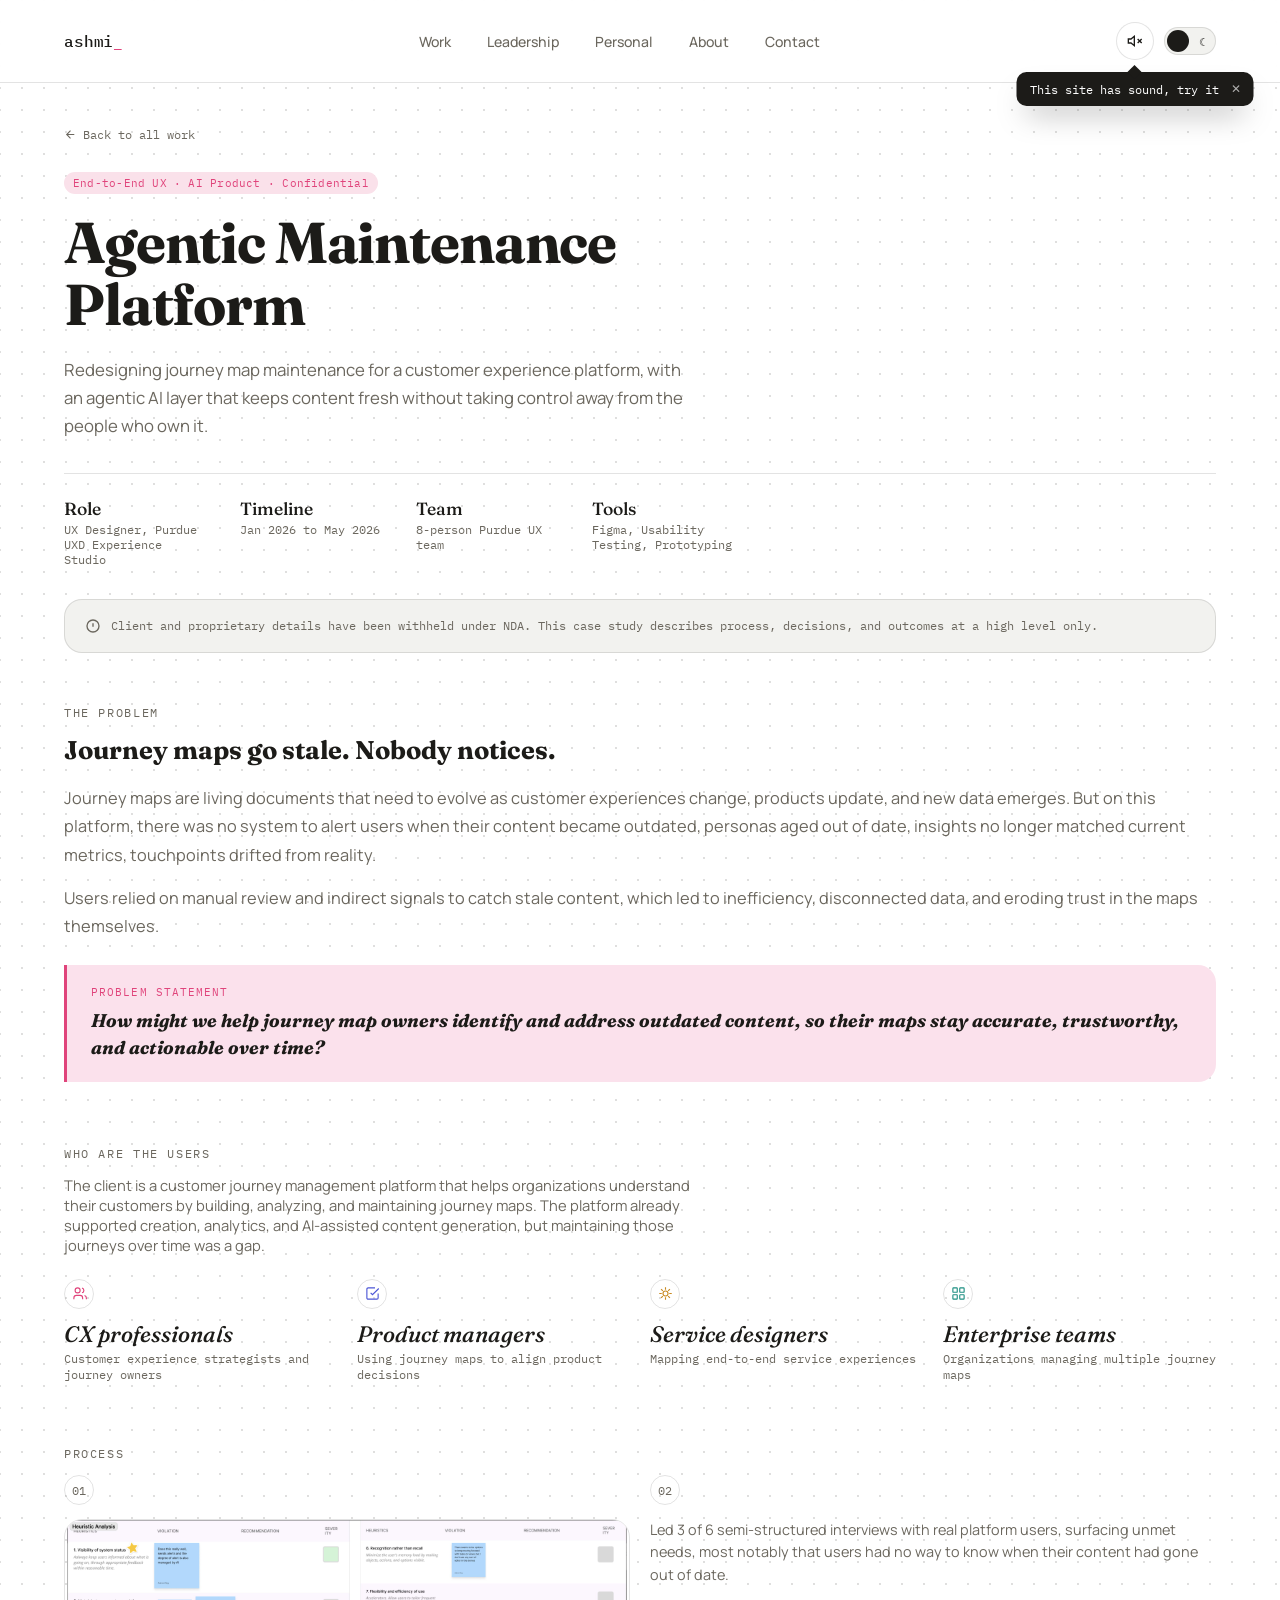
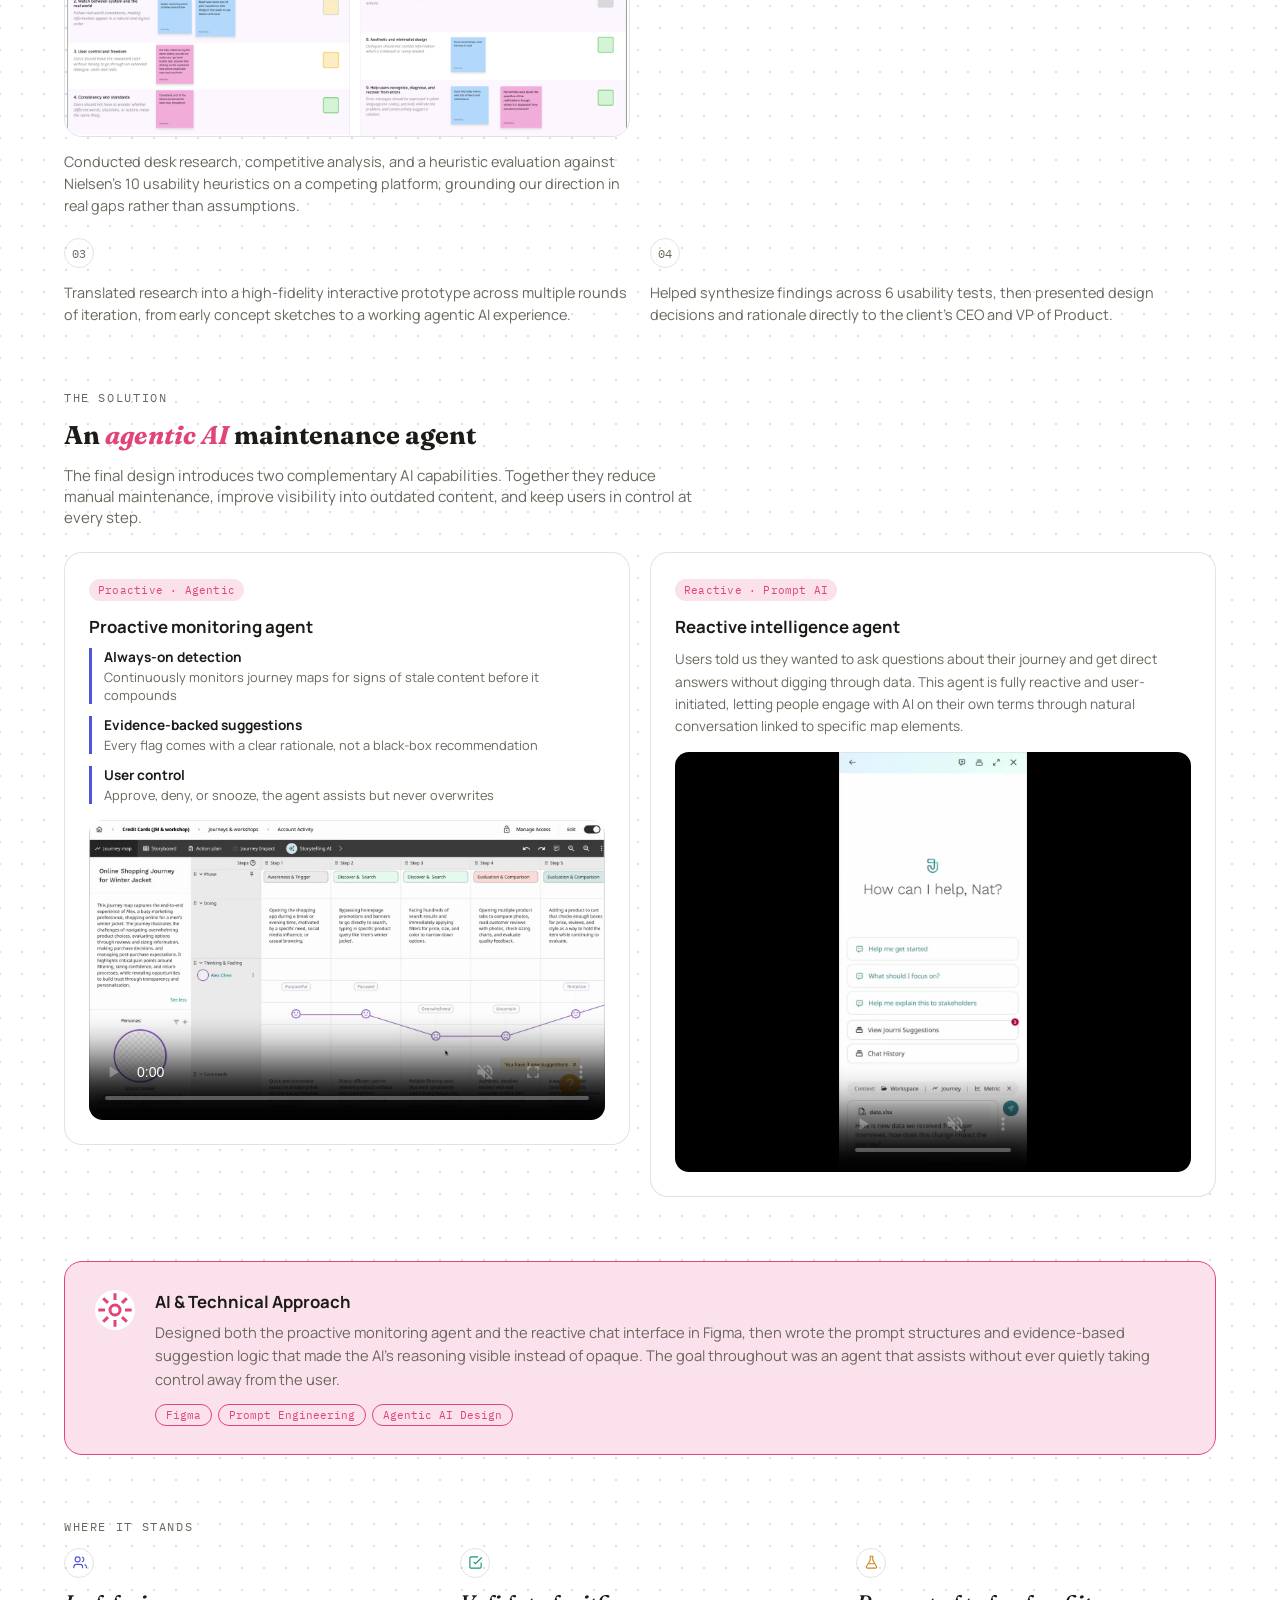
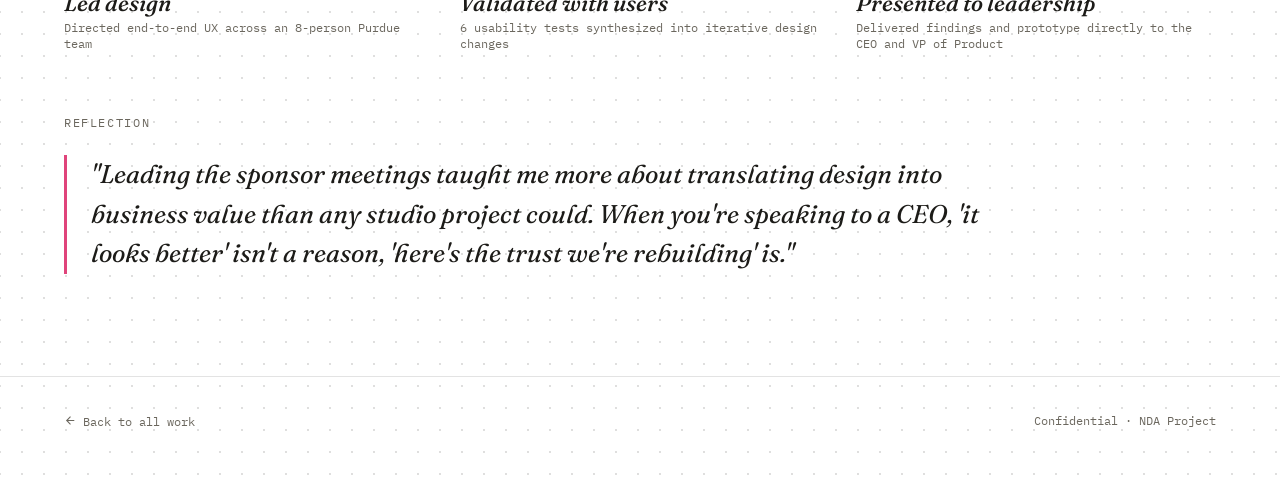
==== projects/agentic-ai.html @ 882b9fed "Add files via upload" ====
<!DOCTYPE html>
<html lang="en">
<head>
<meta charset="UTF-8">
<meta name="viewport" content="width=device-width, initial-scale=1.0">
<title>Agentic Maintenance Platform · ashmi.design</title>
<link rel="stylesheet" href="../assets/styles.css">
</head>
<body data-theme="light">
<script>
(function(){
  try{
    var saved = localStorage.getItem('theme');
    if(saved === 'dark'){ document.body.setAttribute('data-theme', 'dark'); }
  }catch(e){}
})();
</script>

<div id="pulse"></div>

<header>
  <a class="wordmark" href="../index.html" style="text-decoration:none; color:var(--ink);">ashmi<span class="cursor">_</span></a>
  <nav>
    <a href="../index.html#work" data-hover>Work</a>
    <a href="../index.html#leadership" data-hover>Leadership</a>
    <a href="../index.html#personal" data-hover>Personal</a>
    <a href="../index.html#about" data-hover>About</a>
    <a href="../index.html#contact" data-hover>Contact</a>
  </nav>
  <div class="controls">
    <div class="sound-btn-wrap">
      <button class="icon-btn" id="soundToggle" title="Toggle sound" aria-pressed="false">
        <svg id="soundIconOn" viewBox="0 0 24 24" fill="none" stroke="currentColor" stroke-width="2" style="display:none">
          <path d="M11 5 6 9H2v6h4l5 4V5Z"/><path d="M15.5 8.5a5 5 0 0 1 0 7"/><path d="M19 5a10 10 0 0 1 0 14"/>
        </svg>
        <svg id="soundIconOff" viewBox="0 0 24 24" fill="none" stroke="currentColor" stroke-width="2">
          <path d="M11 5 6 9H2v6h4l5 4V5Z"/><line x1="22" y1="9" x2="16" y2="15"/><line x1="16" y1="9" x2="22" y2="15"/>
        </svg>
      </button>
      <div class="sound-popup" id="soundPopup">
        This site has sound, try it
        <button id="soundPopupClose" aria-label="Dismiss">✕</button>
      </div>
    </div>
    <div class="switch" id="themeSwitch" role="button" aria-label="Toggle dark mode">
      <span class="glyph sun">☀</span><span class="glyph moon">☾</span>
      <div class="knob"></div>
    </div>
  </div>
</header>

<section class="cs-hero">
  <a class="cs-back" href="../index.html#work">
    <svg viewBox="0 0 24 24" fill="none" stroke="currentColor" stroke-width="2"><path d="M19 12H5M12 19l-7-7 7-7"/></svg>
    Back to all work
  </a>
  <span class="tag">End-to-End UX · AI Product · Confidential</span>
  <h1 class="cs-title" style="text-align:left; margin-left:0;">Agentic Maintenance Platform</h1>
  <p class="cs-subtitle">Redesigning journey map maintenance for a customer experience platform, with
  an agentic AI layer that keeps content fresh without taking control away from the people who own it.</p>

  <div class="cs-meta">
    <div class="cs-meta-item"><b>Role</b>UX Designer, Purdue UXD Experience Studio</div>
    <div class="cs-meta-item"><b>Timeline</b>Jan 2026 to May 2026</div>
    <div class="cs-meta-item"><b>Team</b>8-person Purdue UX team</div>
    <div class="cs-meta-item"><b>Tools</b>Figma, Usability Testing, Prototyping</div>
  </div>
</section>

<div style="margin:0 clamp(20px,5vw,64px) 44px; padding:16px 20px; border:1px solid var(--line); border-radius:var(--radius); background:var(--surface-2); display:flex; gap:10px; align-items:flex-start;">
  <svg viewBox="0 0 24 24" width="16" height="16" fill="none" stroke="var(--ink-soft)" stroke-width="2" style="flex-shrink:0; margin-top:2px;"><circle cx="12" cy="12" r="9"/><path d="M12 8v5M12 16h.01"/></svg>
  <p style="font-family:'IBM Plex Mono', monospace; font-size:.76rem; color:var(--ink-soft); line-height:1.6; margin:0;">
    Client and proprietary details have been withheld under NDA. This case study describes process,
    decisions, and outcomes at a high level only.
  </p>
</div>

<section class="cs-section cs-overview">
  <div class="cs-section-label">The problem</div>
  <h2 style="font-family:'Fraunces', serif; font-weight:700; font-size:1.6rem; margin:0 0 18px;">Journey maps go stale. Nobody notices.</h2>
  <p>Journey maps are living documents that need to evolve as customer experiences change, products
  update, and new data emerges. But on this platform, there was no system to alert users when their
  content became outdated, personas aged out of date, insights no longer matched current metrics,
  touchpoints drifted from reality.</p>
  <p>Users relied on manual review and indirect signals to catch stale content, which led to
  inefficiency, disconnected data, and eroding trust in the maps themselves.</p>

  <div style="border-left:3px solid var(--accent); background:var(--accent-soft); border-radius:0 var(--radius) var(--radius) 0; padding:20px 24px; margin-top:24px;">
    <div style="font-family:'IBM Plex Mono', monospace; font-size:.68rem; letter-spacing:.1em; text-transform:uppercase; color:var(--accent); margin-bottom:8px;">Problem statement</div>
    <p style="font-family:'Fraunces', serif; font-weight:700; font-style:italic; font-size:1.15rem; color:var(--ink); margin:0; line-height:1.5; max-width:none;">
      How might we help journey map owners identify and address outdated content, so their maps stay
      accurate, trustworthy, and actionable over time?
    </p>
  </div>
</section>

<section class="cs-section">
  <div class="cs-section-label">Who are the users</div>
  <p style="color:var(--ink-soft); font-size:.92rem; max-width:70ch; margin:0 0 24px;">
    The client is a customer journey management platform that helps organizations understand their
    customers by building, analyzing, and maintaining journey maps. The platform already supported
    creation, analytics, and AI-assisted content generation, but maintaining those journeys over time
    was a gap.
  </p>
  <div class="cs-outcome-grid cs-outcome-4col">
    <div class="credential" style="--credential-accent: var(--accent);">
      <div class="credential-icon">
        <svg viewBox="0 0 24 24" fill="none" stroke="currentColor" stroke-width="1.8"><path d="M17 21v-2a4 4 0 0 0-4-4H7a4 4 0 0 0-4 4v2"/><circle cx="9" cy="7" r="4"/><path d="M23 21v-2a4 4 0 0 0-3-3.87"/><path d="M16 3.13a4 4 0 0 1 0 7.75"/></svg>
      </div>
      <b>CX professionals</b>Customer experience strategists and journey owners
    </div>
    <div class="credential" style="--credential-accent: var(--c1);">
      <div class="credential-icon">
        <svg viewBox="0 0 24 24" fill="none" stroke="currentColor" stroke-width="1.8"><path d="M9 11l3 3L22 4"/><path d="M21 12v7a2 2 0 0 1-2 2H5a2 2 0 0 1-2-2V5a2 2 0 0 1 2-2h11"/></svg>
      </div>
      <b>Product managers</b>Using journey maps to align product decisions
    </div>
    <div class="credential" style="--credential-accent: var(--c3);">
      <div class="credential-icon">
        <svg viewBox="0 0 24 24" fill="none" stroke="currentColor" stroke-width="1.8"><circle cx="12" cy="12" r="4"/><path d="M12 2v4M12 18v4M4.93 4.93l2.83 2.83M16.24 16.24l2.83 2.83M2 12h4M18 12h4M4.93 19.07l2.83-2.83M16.24 7.76l2.83-2.83"/></svg>
      </div>
      <b>Service designers</b>Mapping end-to-end service experiences
    </div>
    <div class="credential" style="--credential-accent: var(--c4);">
      <div class="credential-icon">
        <svg viewBox="0 0 24 24" fill="none" stroke="currentColor" stroke-width="1.8"><rect x="3" y="3" width="7" height="7" rx="1"/><rect x="14" y="3" width="7" height="7" rx="1"/><rect x="3" y="14" width="7" height="7" rx="1"/><rect x="14" y="14" width="7" height="7" rx="1"/></svg>
      </div>
      <b>Enterprise teams</b>Organizations managing multiple journey maps
    </div>
  </div>
</section>

<section class="cs-section">
  <div class="cs-section-label">Process</div>
  <div class="cs-process-grid">
    <div class="cs-step">
      <div class="cs-step-num">01</div>
      <div style="border-radius:var(--radius); overflow:hidden; aspect-ratio:3120/1200; border:1px solid var(--line);">
        <img src="../assets/img/heuristic-jt.jpg" alt="Heuristic analysis matrix evaluating a competing platform against Nielsen's 10 usability heuristics, with severity ratings and recommendations" style="width:100%; height:100%; object-fit:contain; display:block;">
      </div>
      <p>Conducted desk research, competitive analysis, and a heuristic evaluation against Nielsen's
      10 usability heuristics on a competing platform, grounding our direction in real gaps rather
      than assumptions.</p>
    </div>
    <div class="cs-step">
      <div class="cs-step-num">02</div>
      <p>Led 3 of 6 semi-structured interviews with real platform users, surfacing unmet needs, most
      notably that users had no way to know when their content had gone out of date.</p>
    </div>
    <div class="cs-step">
      <div class="cs-step-num">03</div>
      <p>Translated research into a high-fidelity interactive prototype across multiple rounds of
      iteration, from early concept sketches to a working agentic AI experience.</p>
    </div>
    <div class="cs-step">
      <div class="cs-step-num">04</div>
      <p>Helped synthesize findings across 6 usability tests, then presented design decisions and
      rationale directly to the client's CEO and VP of Product.</p>
    </div>
  </div>
</section>

<section class="cs-section">
  <div class="cs-section-label">The solution</div>
  <h2 style="font-family:'Fraunces', serif; font-weight:700; font-size:1.6rem; margin:0 0 14px;">An <em style="color:var(--accent); font-style:italic;">agentic AI</em> maintenance agent</h2>
  <p style="color:var(--ink-soft); font-size:.94rem; max-width:70ch; margin:0 0 24px;">
    The final design introduces two complementary AI capabilities. Together they reduce manual
    maintenance, improve visibility into outdated content, and keep users in control at every step.
  </p>

  <div style="display:grid; grid-template-columns:1fr 1fr; gap:20px; align-items:start;">
    <div style="border:1px solid var(--line); border-radius:var(--radius); background:var(--surface); padding:24px;">
      <span class="tag" style="margin-bottom:14px; display:inline-block;">Proactive · Agentic</span>
      <h3 style="font-family:'Manrope', sans-serif; font-weight:700; font-size:1.05rem; margin:0 0 10px;">Proactive monitoring agent</h3>
      <div style="display:flex; flex-direction:column; gap:12px; margin-bottom:16px;">
        <div style="border-left:3px solid var(--c1); padding-left:12px;">
          <div style="font-family:'Manrope', sans-serif; font-weight:700; font-size:.85rem; color:var(--ink);">Always-on detection</div>
          <div style="font-family:'Manrope', sans-serif; font-size:.8rem; color:var(--ink-soft); margin-top:2px;">Continuously monitors journey maps for signs of stale content before it compounds</div>
        </div>
        <div style="border-left:3px solid var(--c1); padding-left:12px;">
          <div style="font-family:'Manrope', sans-serif; font-weight:700; font-size:.85rem; color:var(--ink);">Evidence-backed suggestions</div>
          <div style="font-family:'Manrope', sans-serif; font-size:.8rem; color:var(--ink-soft); margin-top:2px;">Every flag comes with a clear rationale, not a black-box recommendation</div>
        </div>
        <div style="border-left:3px solid var(--c1); padding-left:12px;">
          <div style="font-family:'Manrope', sans-serif; font-weight:700; font-size:.85rem; color:var(--ink);">User control</div>
          <div style="font-family:'Manrope', sans-serif; font-size:.8rem; color:var(--ink-soft); margin-top:2px;">Approve, deny, or snooze, the agent assists but never overwrites</div>
        </div>
      </div>
      <div style="border-radius:calc(var(--radius) - 4px); overflow:hidden; aspect-ratio:1490/866; background:#000;">
        <video style="width:100%; height:100%; object-fit:cover; display:block;"
          src="../assets/video/jt-ai-suggestions.mp4"
          poster="../assets/img/jt-ai-suggestions-poster.jpg"
          controls muted playsinline preload="metadata"></video>
      </div>
    </div>

    <div style="border:1px solid var(--line); border-radius:var(--radius); background:var(--surface); padding:24px;">
      <span class="tag" style="margin-bottom:14px; display:inline-block;">Reactive · Prompt AI</span>
      <h3 style="font-family:'Manrope', sans-serif; font-weight:700; font-size:1.05rem; margin:0 0 10px;">Reactive intelligence agent</h3>
      <p style="color:var(--ink-soft); font-size:.85rem; line-height:1.65; margin:0 0 14px;">
        Users told us they wanted to ask questions about their journey and get direct answers without
        digging through data. This agent is fully reactive and user-initiated, letting people engage
        with AI on their own terms through natural conversation linked to specific map elements.
      </p>
      <div style="border-radius:calc(var(--radius) - 4px); overflow:hidden; max-height:420px; background:#000; display:flex; justify-content:center;">
        <video style="height:420px; width:auto; max-width:100%; object-fit:contain; display:block;"
          src="../assets/video/jt-ai-agent.mp4"
          poster="../assets/img/jt-ai-agent-poster.jpg"
          controls muted playsinline preload="metadata"></video>
      </div>
    </div>
  </div>
</section>

<section class="cs-section">
  <div class="cs-ai-callout">
    <div class="icon">
      <svg viewBox="0 0 24 24" fill="none" stroke="currentColor" stroke-width="1.8"><path d="M12 2v4M12 18v4M4.93 4.93l2.83 2.83M16.24 16.24l2.83 2.83M2 12h4M18 12h4M4.93 19.07l2.83-2.83M16.24 7.76l2.83-2.83"/><circle cx="12" cy="12" r="3"/></svg>
    </div>
    <div>
      <h3>AI & Technical Approach</h3>
      <p>Designed both the proactive monitoring agent and the reactive chat interface in Figma, then
      wrote the prompt structures and evidence-based suggestion logic that made the AI's reasoning
      visible instead of opaque. The goal throughout was an agent that assists without ever quietly
      taking control away from the user.</p>
      <div class="ai-tags">
        <span>Figma</span>
        <span>Prompt Engineering</span>
        <span>Agentic AI Design</span>
      </div>
    </div>
  </div>
</section>

<section class="cs-section">
  <div class="cs-section-label">Where it stands</div>
  <div class="cs-outcome-grid">
    <div class="credential" style="--credential-accent: var(--c1);">
      <div class="credential-icon">
        <svg viewBox="0 0 24 24" fill="none" stroke="currentColor" stroke-width="1.8"><path d="M17 21v-2a4 4 0 0 0-4-4H7a4 4 0 0 0-4 4v2"/><circle cx="9" cy="7" r="4"/><path d="M23 21v-2a4 4 0 0 0-3-3.87"/><path d="M16 3.13a4 4 0 0 1 0 7.75"/></svg>
      </div>
      <b>Led design</b>Directed end-to-end UX across an 8-person Purdue team
    </div>
    <div class="credential" style="--credential-accent: var(--c4);">
      <div class="credential-icon">
        <svg viewBox="0 0 24 24" fill="none" stroke="currentColor" stroke-width="1.8"><path d="M9 11l3 3L22 4"/><path d="M21 12v7a2 2 0 0 1-2 2H5a2 2 0 0 1-2-2V5a2 2 0 0 1 2-2h11"/></svg>
      </div>
      <b>Validated with users</b>6 usability tests synthesized into iterative design changes
    </div>
    <div class="credential" style="--credential-accent: var(--c3);">
      <div class="credential-icon">
        <svg viewBox="0 0 24 24" fill="none" stroke="currentColor" stroke-width="1.8"><path d="M9 2h6M10 2v6l-5.5 9.5A2 2 0 0 0 6.2 21h11.6a2 2 0 0 0 1.7-3.5L14 8V2"/><path d="M7.5 14h9"/></svg>
      </div>
      <b>Presented to leadership</b>Delivered findings and prototype directly to the CEO and VP of Product
    </div>
  </div>
</section>

<section class="cs-section">
  <div class="cs-section-label">Reflection</div>
  <p class="cs-reflection">"Leading the sponsor meetings taught me more about translating design into
  business value than any studio project could. When you're speaking to a CEO, 'it looks better'
  isn't a reason, 'here's the trust we're rebuilding' is."</p>
</section>

<div class="cs-footer-nav">
  <a href="../index.html#work">
    <svg viewBox="0 0 24 24" width="13" height="13" fill="none" stroke="currentColor" stroke-width="2"><path d="M19 12H5M12 19l-7-7 7-7"/></svg>
    Back to all work
  </a>
  <span style="font-family:'IBM Plex Mono', monospace; font-size:.75rem; color:var(--ink-soft);">Confidential · NDA Project</span>
</div>

<script src="../assets/script.js"></script>
<script>
document.querySelectorAll('.cs-back, .cs-footer-nav a').forEach(link=>{
  link.addEventListener('click', ()=> tone(329.63, 0.16, 'sine', 0.035, 0, { glide:true }));
});

document.querySelectorAll('.cs-outcome-4col .credential').forEach((el, i)=>{
  const notes = [349.23, 392.00, 440.00, 493.88];
  el.addEventListener('mouseenter', ()=> tone(notes[i % notes.length], 0.18, 'sine', 0.03, 0, { glide:true }));
});

document.querySelectorAll('.cs-outcome-grid:not(.cs-outcome-4col) .credential').forEach((el, i)=>{
  const notes = [392.00, 440.00, 523.25];
  el.addEventListener('mouseenter', ()=> tone(notes[i % notes.length], 0.18, 'sine', 0.03, 0, { glide:true }));
});

document.querySelectorAll('video').forEach((v, i)=>{
  let played = false;
  v.addEventListener('play', ()=>{
    if(played) return;
    played = true;
    tone(440, 0.14, 'sine', 0.035, 0, { glide:true });
    tone(587.33, 0.18, 'sine', 0.028, 0.06);
  });
});
</script>
</body>
</html>
---- assets/styles.css ----
@import url('https://fonts.googleapis.com/css2?family=Fraunces:ital,wght@0,300;0,400;0,500;0,700;0,800;1,400&family=Manrope:wght@400;500;600;700;800&family=IBM+Plex+Mono:wght@400;500&display=swap');

  :root{
    --bg: #FFFFFF;
    --surface: #FFFFFF;
    --surface-2: #F2F2EF;
    --ink: #1C1B18;
    --ink-soft: #6B675E;
    --line: rgba(28,27,24,0.12);
    --accent: #E0447B;
    --accent-soft: #FBE1EC;
    --sage: #7C9271;
    --dot: rgba(28,27,24,0.14);
    --radius: 18px;
    --ease: cubic-bezier(.16,.84,.44,1);
    --c1: #4C56D6;
    --c2: #D6455F;
    --c3: #C98A22;
    --c4: #1E8F82;
  }
  [data-theme="dark"]{
    --bg: #111217;
    --surface: #191B21;
    --surface-2: #20222A;
    --ink: #ECE9DF;
    --ink-soft: #9B968A;
    --line: rgba(236,233,223,0.12);
    --accent: #FF7FB0;
    --accent-soft: #3A2432;
    --sage: #9BB58C;
    --dot: rgba(236,233,223,0.14);
    --c1: #8C97FF;
    --c2: #FF8DA1;
    --c3: #F0B840;
    --c4: #52D9C6;
  }

  *{ box-sizing:border-box; }
  html{ scroll-behavior:smooth; }
  body{
    margin:0;
    background-color:var(--bg);
    background-image: radial-gradient(circle, var(--dot) 1px, transparent 1px);
    background-size: 22px 22px;
    background-position: -11px -11px;
    color:var(--ink);
    font-family:'Manrope', sans-serif;
    transition: background-color .5s var(--ease), color .5s var(--ease);
    overflow-x:hidden;
    cursor:default;
  }
  ::selection{ background:var(--accent); color:var(--bg); }

  .eyebrow{
    font-family:'IBM Plex Mono', monospace;
    font-size:.72rem;
    letter-spacing:.14em;
    text-transform:uppercase;
    color:var(--ink-soft);
  }

  /* ---------- cursor pulse ---------- */
  #pulse{
    position:fixed; top:0; left:0; width:26px; height:26px;
    border-radius:50%;
    border:1.5px solid var(--accent);
    pointer-events:none;
    transform:translate(-50%,-50%);
    z-index:999;
    transition: width .25s var(--ease), height .25s var(--ease), opacity .3s, border-color .5s;
    opacity:0;
  }
  #pulse.show{ opacity:.9; }
  #pulse.big{ width:64px; height:64px; }
  #pulse::after{
    content:'';
    position:absolute; inset:8px;
    border-radius:50%;
    background:var(--accent);
    opacity:.15;
    transition: opacity .3s var(--ease), inset .3s var(--ease);
  }
  #pulse.big::after{ opacity:.4; inset:22px; }

  /* ---------- header ---------- */
  header{
    position:sticky; top:0; z-index:50;
    display:flex; align-items:center; justify-content:space-between;
    padding: 22px clamp(20px,5vw,64px);
    backdrop-filter: blur(10px);
    background: color-mix(in srgb, var(--bg) 92%, transparent);
    border-bottom: 1px solid var(--line);
  }
  .wordmark{
    font-family:'IBM Plex Mono', monospace;
    font-weight:500;
    font-size:1rem;
    letter-spacing:-.01em;
  }
  .wordmark .cursor{
    color:var(--accent);
    animation: blink 1.1s steps(1) infinite;
  }
  @keyframes blink{ 50%{ opacity:0; } }

  nav{ display:flex; gap:clamp(18px,3vw,36px); align-items:center; }
  nav a{
    color:var(--ink-soft); text-decoration:none; font-size:.88rem; font-weight:500;
    position:relative; padding:4px 0;
  }
  nav a::after{
    content:''; position:absolute; left:0; bottom:0; width:0; height:1px;
    background:var(--ink); transition:width .35s var(--ease);
  }
  nav a:hover{ color:var(--ink); }
  nav a:hover::after{ width:100%; }

  .controls{ display:flex; align-items:center; gap:10px; }
  .sound-btn-wrap{ position:relative; display:flex; }

  .sound-popup{
    position:absolute; top:calc(100% + 12px); left:50%; transform:translate(-50%,-6px);
    background:var(--ink); color:var(--bg);
    padding:9px 10px 9px 14px; border-radius:10px;
    font-family:'IBM Plex Mono', monospace; font-size:.72rem; white-space:nowrap;
    display:flex; align-items:center; gap:10px;
    box-shadow:0 16px 30px -10px rgba(0,0,0,.35);
    z-index:200; opacity:0; pointer-events:none;
    transition: opacity .3s var(--ease), transform .3s var(--ease);
  }
  .sound-popup.show{ opacity:1; transform:translate(-50%,0); pointer-events:auto; }
  .sound-popup::before{
    content:''; position:absolute; top:-5px; left:50%; margin-left:-5px;
    width:10px; height:10px; background:var(--ink); transform:rotate(45deg);
  }
  .sound-popup button{
    background:none; border:none; color:var(--bg); opacity:.65; cursor:pointer;
    font-size:12px; line-height:1; padding:2px;
  }
  .sound-popup button:hover{ opacity:1; }

  .icon-btn{
    width:38px; height:38px; border-radius:50%;
    border:1px solid var(--line); background:var(--surface);
    display:flex; align-items:center; justify-content:center;
    cursor:pointer; color:var(--ink); transition: transform .25s var(--ease), background .3s;
  }
  .icon-btn:hover{ transform:translateY(-2px); }
  .icon-btn svg{ width:16px; height:16px; }

  .switch{
    width:52px; height:28px; border-radius:20px;
    background:var(--surface-2); border:1px solid var(--line);
    position:relative; cursor:pointer;
    transition:background .4s var(--ease);
  }
  .switch .knob{
    position:absolute; top:2px; left:2px;
    width:22px; height:22px; border-radius:50%;
    background:var(--ink); transition: transform .4s var(--ease), background .4s;
  }
  [data-theme="dark"] .switch .knob{ transform:translateX(24px); background:var(--accent); }
  .switch .glyph{
    position:absolute; font-size:11px; top:50%; transform:translateY(-50%);
  }
  .switch .sun{ left:6px; }
  .switch .moon{ right:6px; }

  /* ---------- hero ---------- */
  .hero{
    padding: clamp(36px,7vh,72px) clamp(20px,5vw,64px) clamp(40px,8vh,80px);
    position:relative;
  }
  .hero-top{
    display:grid;
    grid-template-columns: 1fr auto 1fr;
    align-items:center;
    gap:16px;
    margin-bottom:28px;
  }
  .hero-top .availability{
    grid-column:2; justify-self:center;
    display:inline-flex; align-items:center; gap:8px;
    border:1px solid color-mix(in srgb, var(--accent) 45%, transparent);
    border-radius:20px; padding:6px 16px 6px 12px;
  }
  .hero-top .location{ grid-column:3; justify-self:end; }
  .star-pulse{
    width:13px; height:13px; display:inline-flex; flex-shrink:0;
    animation: starpulse 1.8s ease-in-out infinite;
  }
  .star-pulse svg{ width:100%; height:100%; }
  @keyframes starpulse{
    0%,100%{ transform:scale(1) rotate(0deg); opacity:1; }
    50%{ transform:scale(1.35) rotate(15deg); opacity:.65; }
  }

  @media (max-width:640px){
    .hero-top{ grid-template-columns:1fr; justify-items:center; text-align:center; }
    .hero-top .location{ justify-self:center; }
  }

  h1{
    font-family:'Fraunces', serif;
    font-weight:400;
    font-size: clamp(2.4rem, 6.4vw, 5.4rem);
    line-height:1.14;
    letter-spacing:-.02em;
    margin:0 auto 28px;
    max-width:23ch;
    text-align:center;
    transition: transform .35s cubic-bezier(.34,1.56,.64,1);
    transform-origin:center;
  }
  h1.pop-block{ transform: scale(1.035); }
  h1 em{
    font-style:normal; font-weight:800; color:var(--accent); position:relative;
    margin-right:0.14em;
  }
  h1 .line{ display:block; overflow:hidden; padding-bottom:0.14em; margin-bottom:-0.14em; }
  h1 .line span{
    display:inline-block;
    transform:translateY(110%);
    animation: rise .9s var(--ease) forwards;
  }

  @keyframes rise{ to{ transform:translateY(0); } }

  .hero-bottom{
    display:flex; justify-content:space-between; align-items:flex-end;
    gap:40px; flex-wrap:wrap; border-top:1px solid var(--line); padding-top:26px;
  }
  .hero-sub{ max-width:38ch; color:var(--ink-soft); font-size:1rem; line-height:1.6; }
  .hero-sub strong{ color:var(--ink); font-weight:600; }

  .credentials{ display:flex; gap:30px; flex-wrap:wrap; }
  .credential{ font-family:'IBM Plex Mono', monospace; font-size:.78rem; color:var(--ink-soft); max-width:17ch; }
  .credential-icon{
    width:30px; height:30px; border-radius:50%;
    display:flex; align-items:center; justify-content:center;
    border:1px solid var(--line);
    color: var(--credential-accent, var(--accent));
    margin-bottom:11px;
  }
  .credential-icon svg{ width:15px; height:15px; }
  .credential b{ display:block; color:var(--ink); font-size:1.4rem; font-family:'Fraunces',serif; font-style:italic; font-weight:500; margin-bottom:2px; }

  /* ---------- sections ---------- */
  section{ padding: 40px clamp(20px,5vw,64px); position:relative; }
  .section-head{
    display:flex; justify-content:space-between; align-items:flex-end;
    margin-bottom:36px; gap:20px; flex-wrap:wrap;
  }
  .section-head h2{
    font-family:'Fraunces', serif; font-weight:700; font-size:clamp(1.6rem,3vw,2.4rem);
    margin:6px 0 0;
  }
  .section-head p{ color:var(--ink-soft); max-width:32ch; font-size:.92rem; margin:0; }

  /* ---------- project grid ---------- */
  .grid{
    display:grid;
    grid-template-columns: repeat(2, 1fr);
    grid-auto-rows: minmax(190px, auto);
    gap:16px;
  }
  .card{
    grid-column: span 1;
    background:var(--surface);
    border:1px solid var(--line);
    border-radius:var(--radius);
    padding:22px;
    position:relative;
    overflow:hidden;
    cursor:pointer;
    transition: transform .5s var(--ease), border-color .35s, box-shadow .5s var(--ease),
                opacity .5s var(--ease), filter .5s var(--ease);
    display:flex; flex-direction:column; justify-content:space-between;
    z-index:1;
  }

  .card:hover{
    transform:translateY(-6px);
    box-shadow: 0 24px 48px -24px rgba(0,0,0,.28);
    border-color: var(--card-accent, var(--accent));
  }
  .card-top{ display:flex; justify-content:space-between; align-items:flex-start; gap:8px; }
  .tag{
    font-family:'IBM Plex Mono', monospace; font-size:.68rem;
    color:var(--card-accent, var(--accent));
    background: color-mix(in srgb, var(--card-accent, var(--accent)) 16%, var(--surface));
    padding:4px 9px; border-radius:20px; letter-spacing:.02em;
    display:inline-flex; align-items:center; gap:5px;
  }
  .arrow{
    width:28px; height:28px; border-radius:50%; border:1px solid var(--line);
    display:flex; align-items:center; justify-content:center; flex-shrink:0;
    transition: transform .4s var(--ease), background .3s;
  }
  .card:hover .arrow{ transform: rotate(45deg); background:var(--card-accent, var(--accent)); border-color:var(--card-accent, var(--accent)); }
  .card:hover .arrow svg{ stroke:var(--bg); }
  .arrow svg{ width:12px; height:12px; stroke:var(--ink); transition:stroke .3s; }

  .card h3{
    font-family:'Manrope', sans-serif; font-weight:700; font-size:1.3rem; margin:16px 0 8px;
    letter-spacing:-.01em; line-height:1.15;
  }
  .card p{ color:var(--ink-soft); font-size:.86rem; line-height:1.55; margin:0; max-width:40ch; font-style:italic; opacity:.82; }

  .wave{ width:100%; height:38px; margin-top:14px; }
  .wave path{
    fill:none; stroke:var(--card-accent, var(--accent)); stroke-width:1.6;
    stroke-linecap:round;
    opacity:.55;
    transition: opacity .3s;
  }
  .card:hover .wave path{ opacity:1; }

  /* sonar-ripple mockup — concentric pings expanding from a center point */
  .ripple-signal{
    position:relative; width:100%; height:38px; margin-top:14px;
    display:flex; align-items:center;
  }
  .ripple-signal .dot{
    position:absolute; left:5px; width:6px; height:6px; border-radius:50%;
    background: var(--card-accent, var(--accent));
  }
  .ripple-signal .ping{
    position:absolute; left:2px; width:12px; height:12px; border-radius:50%;
    border:1.5px solid var(--card-accent, var(--accent));
    opacity:0;
    animation: pingRipple 2.6s ease-out infinite;
  }
  .ripple-signal .ping:nth-child(2){ animation-delay:.85s; }
  .ripple-signal .ping:nth-child(3){ animation-delay:1.7s; }
  .card:hover .ripple-signal .ping{ animation-duration:1.3s; }
  @keyframes pingRipple{
    0%{ transform:scale(.6); opacity:.75; }
    70%{ opacity:.15; }
    100%{ transform:scale(4.2); opacity:0; }
  }

  .card-detail{
    max-height:0; overflow:hidden;
    transition: max-height .5s var(--ease), margin .5s var(--ease);
    font-size:.85rem; color:var(--ink-soft); line-height:1.6;
    border-top: 1px solid transparent;
    font-style:italic; opacity:.68;
  }
  .card.active .card-detail{
    max-height:240px; margin-top:14px; border-top:1px solid var(--line); padding-top:14px;
  }
  .case-study-link{
    display:inline-flex; align-items:center; gap:7px; margin-top:16px;
    font-family:'IBM Plex Mono', monospace; font-size:.74rem; font-style:normal; font-weight:500;
    color: var(--card-accent, var(--accent)); text-decoration:none;
    border:1px solid var(--card-accent, var(--accent));
    border-radius:20px; padding:8px 14px;
    transition: background .25s var(--ease), color .25s var(--ease);
  }
  .case-study-link:hover{
    background: var(--card-accent, var(--accent));
    color: var(--bg);
  }
  .case-study-link svg{ transition: transform .25s var(--ease); }
  .case-study-link:hover svg{ transform: translateX(2px); }
  .card.active .arrow{ transform:rotate(90deg); }

  /* pop-out interaction: active card lifts forward, siblings recede */
  .card.active{
    transform: scale(1.035) translateY(-10px);
    box-shadow: 0 40px 70px -24px color-mix(in srgb, var(--card-accent, var(--accent)) 45%, rgba(0,0,0,.4));
    border-color: var(--card-accent, var(--accent));
    z-index:6;
  }
  .grid.has-active .card:not(.active){
    opacity:.4;
    filter: blur(1.5px) saturate(.7);
    transform: scale(.965);
  }
  .grid.has-active .card:not(.active):hover{
    opacity:.65; filter: blur(.5px) saturate(.85); transform: scale(.975);
  }

  /* ---------- leadership + personal writing ---------- */
  .lead-grid{
    display:grid; grid-template-columns: repeat(2, 1fr); gap:16px;
  }
  .lead-card{
    background:var(--surface); border:1px solid var(--line); border-radius:var(--radius);
    padding:24px; transition: transform .4s var(--ease), border-color .35s, box-shadow .4s var(--ease);
  }
  .lead-card:hover{
    transform:translateY(-4px);
    border-color: var(--card-accent, var(--accent));
    box-shadow: 0 20px 40px -22px rgba(0,0,0,.22);
  }
  .lead-card .tag{ margin-bottom:14px; }
  .lead-card h3{
    font-family:'Manrope', sans-serif; font-weight:700; font-size:1.25rem; margin:0 0 8px; letter-spacing:-.01em;
  }
  .lead-card p{ color:var(--ink-soft); font-size:.88rem; line-height:1.6; margin:0; }

  .article-card{
    background:var(--surface); border:1px dashed var(--line); border-radius:var(--radius);
    padding:24px; min-height:150px; display:flex; flex-direction:column; justify-content:center; gap:8px;
    transition: border-color .35s, background .35s;
  }
  .article-card:hover{ border-color: var(--accent); background: var(--accent-soft); }
  .article-card.published{ border-style:solid; border-color:var(--line); background:var(--surface); }
  .article-card.published:hover{
    border-color: var(--card-accent, var(--accent));
    background: var(--surface);
    transform: translateY(-4px);
    box-shadow: 0 20px 40px -22px rgba(0,0,0,.2);
  }
  .article-card.published h3{ font-style:normal; font-weight:700; color:var(--ink); font-size:1.15rem; }
  .article-card.published p{ opacity:.9; }
  .article-card.published .article-status{ color: var(--card-accent, var(--accent)); }
  .article-status{
    font-family:'IBM Plex Mono', monospace; font-size:.68rem; letter-spacing:.06em; text-transform:uppercase;
    color:var(--ink-soft);
  }
  .article-card h3{
    font-family:'Manrope', sans-serif; font-style:italic; font-weight:400; font-size:1.15rem; margin:0;
    color:var(--ink-soft);
  }
  .article-card p{ color:var(--ink-soft); font-size:.85rem; margin:0; opacity:.75; }

  @media (max-width: 860px){
    .lead-grid{ grid-template-columns:1fr; }
  }

  /* ---------- about / footer ---------- */
  .about{
    display:grid; grid-template-columns: 1.1fr .9fr; gap:60px;
    padding-top:60px; padding-bottom:60px;
    border-top:1px solid var(--line);
  }
  .about h2{
    font-family:'Fraunces', serif; font-weight:700; font-size:clamp(1.6rem,3.4vw,2.6rem);
    line-height:1.25; margin:14px 0 20px; max-width:20ch;
  }
  .about p{ color:var(--ink-soft); line-height:1.7; max-width:52ch; }
  .toollist{ display:flex; flex-wrap:wrap; gap:8px; margin-top:22px; }
  .toollist span{
    font-family:'IBM Plex Mono', monospace; font-size:.72rem;
    border:1px solid var(--accent); padding:6px 11px; border-radius:20px;
    color: var(--accent);
    background: var(--accent-soft);
    font-weight:500;
  }
  .contact-card{
    background:var(--surface); border:1px solid var(--line); border-radius:var(--radius);
    padding:28px; align-self:start;
  }
  .contact-card .eyebrow{ margin-bottom:12px; }
  .contact-link{
    display:flex; justify-content:space-between; align-items:center;
    padding:14px 0; border-top:1px solid var(--line);
    text-decoration:none; color:var(--ink); font-size:.95rem;
  }
  .contact-link:first-of-type{ border-top:none; }
  .contact-link span.small{ color:var(--ink-soft); font-family:'IBM Plex Mono', monospace; font-size:.72rem; }

  footer{
    padding:28px clamp(20px,5vw,64px) 40px;
    display:flex; justify-content:space-between; color:var(--ink-soft);
    font-family:'IBM Plex Mono', monospace; font-size:.72rem;
    flex-wrap:wrap; gap:10px;
    position:relative;
  }
  .footer-left{ display:flex; align-items:center; gap:10px; flex-wrap:wrap; }
  .footer-sep{ opacity:.5; }
  .footer-deploy{ display:inline-flex; align-items:center; color:var(--ink-soft); }

  /* ---------- scribbles ---------- */
  .scribble{
    position:absolute;
    pointer-events:auto;
    cursor:default;
    opacity:.85;
    z-index:0;
  }
  .scribble path, .scribble circle{ fill:none; stroke-linecap:round; stroke-linejoin:round; }

  /* star / sparkle: bouncy pop + confetti burst */
  .scribble.pop{ animation: scribblePop .6s cubic-bezier(.34,1.56,.64,1); }
  @keyframes scribblePop{
    0%{ transform: scale(1) rotate(0deg); }
    35%{ transform: scale(1.4) rotate(-14deg); }
    62%{ transform: scale(.9) rotate(9deg); }
    100%{ transform: scale(1) rotate(0deg); }
  }

  /* wave squiggles: side-to-side wiggle, like the line undulating */
  .scribble-wave.wiggle{ animation: scribbleWiggle .6s ease-in-out; }
  @keyframes scribbleWiggle{
    0%,100%{ transform: rotate(0deg); }
    20%{ transform: rotate(-9deg); }
    40%{ transform: rotate(7deg); }
    60%{ transform: rotate(-5deg); }
    80%{ transform: rotate(3deg); }
  }

  /* circles: pull inward into a spiral, then release back out */
  .scribble-circle.spiral{ animation: scribbleSpiral .7s cubic-bezier(.45,0,.55,1); }
  @keyframes scribbleSpiral{
    0%{ transform: scale(1) rotate(0deg); opacity:.85; }
    50%{ transform: scale(.32) rotate(190deg); opacity:.55; }
    100%{ transform: scale(1) rotate(380deg); opacity:.85; }
  }

  /* heart-loop: a quick double heartbeat pulse */
  .scribble-heart.heartbeat{ animation: scribbleHeartbeat .65s ease-in-out; }
  @keyframes scribbleHeartbeat{
    0%,100%{ transform: scale(1); }
    15%{ transform: scale(1.3); }
    30%{ transform: scale(1.05); }
    45%{ transform: scale(1.35); }
    62%{ transform: scale(1); }
  }

  /* arrow: darts forward in its own direction, then springs back */
  .scribble-arrow.dart{ animation: scribbleDart .5s cubic-bezier(.34,1.56,.64,1); }
  @keyframes scribbleDart{
    0%{ transform: translate(0,0) rotate(0deg); }
    40%{ transform: translate(9px,-9px) rotate(10deg); }
    100%{ transform: translate(0,0) rotate(0deg); }
  }

  /* plus mark: a quick spinning flash, like a spark igniting */
  .scribble-plus.flash{ animation: scribbleFlash .6s ease-out; }
  @keyframes scribbleFlash{
    0%{ transform: scale(1) rotate(0deg); opacity:.85; }
    30%{ transform: scale(1.6) rotate(90deg); opacity:1; }
    60%{ transform: scale(.85) rotate(200deg); opacity:.85; }
    100%{ transform: scale(1) rotate(360deg); opacity:.85; }
  }

  .confetti-particle{
    position:fixed; pointer-events:none; z-index:9999;
  }
  .float-a{ animation: floatA 9s ease-in-out infinite; }
  .float-b{ animation: floatB 11s ease-in-out infinite; }
  .float-c{ animation: floatC 7.5s ease-in-out infinite; }
  .spin-slow{ animation: spinSlow 22s linear infinite; transform-origin:50% 50%; }
  @keyframes floatA{
    0%,100%{ transform: translateY(0) rotate(-4deg); }
    50%{ transform: translateY(-14px) rotate(4deg); }
  }
  @keyframes floatB{
    0%,100%{ transform: translateY(0) translateX(0) rotate(3deg); }
    50%{ transform: translateY(12px) translateX(-8px) rotate(-6deg); }
  }
  @keyframes floatC{
    0%,100%{ transform: scale(1) rotate(0deg); }
    50%{ transform: scale(1.12) rotate(8deg); }
  }
  @keyframes spinSlow{ to{ transform: rotate(360deg); } }

  @media (max-width: 860px){
    .scribble{ display:none; }
    .grid{ grid-template-columns: repeat(2,1fr); }
    .about{ grid-template-columns:1fr; }
    #pulse{ display:none; }
  }

  @media (max-width: 540px){
    .grid{ grid-template-columns: 1fr; }
  }


  /* ================= Case study pages ================= */
  .cs-back{
    display:flex; width:fit-content; align-items:center; gap:6px;
    font-family:'IBM Plex Mono', monospace; font-size:.75rem; color:var(--ink-soft);
    text-decoration:none; margin-bottom:28px;
  }
  .cs-back:hover{ color:var(--ink); }
  .cs-back svg{ width:13px; height:13px; }

  .cs-hero{ padding: 44px clamp(20px,5vw,64px) 0; position:relative; }
  .cs-title{
    font-family:'Fraunces', serif; font-weight:700; font-size:clamp(2rem,5vw,3.6rem);
    line-height:1.08; letter-spacing:-.02em; margin:18px 0 20px; max-width:19ch;
  }
  .cs-subtitle{ color:var(--ink-soft); font-size:1.05rem; line-height:1.65; max-width:62ch; margin:0 0 34px; }
  .cs-meta{
    display:flex; gap:36px; flex-wrap:wrap;
    padding:24px 0 32px; border-top:1px solid var(--line);
  }
  .cs-meta-item{ font-family:'IBM Plex Mono', monospace; font-size:.75rem; color:var(--ink-soft); max-width:20ch; }
  .cs-meta-item b{
    display:block; font-family:'Fraunces', serif; font-weight:500; font-size:1.1rem;
    color:var(--ink); margin-bottom:3px;
  }

  /* photo placeholder — dashed, clearly a "drop your image here" slot */
  .photo-placeholder{
    border:1.5px dashed var(--line); border-radius:var(--radius);
    background:var(--surface-2);
    display:flex; flex-direction:column; align-items:center; justify-content:center; gap:10px;
    color:var(--ink-soft); text-align:center; padding:32px 20px;
  }
  .photo-placeholder svg{ width:28px; height:28px; opacity:.5; }
  .photo-placeholder span{
    font-family:'IBM Plex Mono', monospace; font-size:.72rem; line-height:1.6; max-width:32ch;
  }
  .cs-hero-image{ aspect-ratio:16/9; margin: 0 clamp(20px,5vw,64px) 56px; }

  .cs-section{ padding: 8px clamp(20px,5vw,64px) 56px; }
  .cs-section-label{
    font-family:'IBM Plex Mono', monospace; font-size:.72rem; letter-spacing:.14em; text-transform:uppercase;
    color:var(--ink-soft); margin-bottom:14px;
  }
  .cs-overview p{ color:var(--ink-soft); font-size:1.02rem; line-height:1.75; max-width:none; margin:0 0 14px; }

  .cs-collapse{
    border:1px solid var(--line); border-radius:var(--radius); background:var(--surface);
    overflow:hidden;
  }
  .cs-collapse summary{
    list-style:none; cursor:pointer;
    padding:22px clamp(20px,4vw,28px);
    display:flex; justify-content:space-between; align-items:center; gap:20px;
  }
  .cs-collapse summary::-webkit-details-marker{ display:none; }
  .cs-collapse summary:hover .cs-collapse-title{ color:var(--accent); }
  .cs-collapse-title{
    font-family:'Fraunces', serif; font-weight:700; font-size:1.1rem; color:var(--ink);
    line-height:1.3; transition:color .25s var(--ease); max-width:56ch;
  }
  .cs-collapse-toggle{
    display:flex; align-items:center; gap:8px; flex-shrink:0;
    font-family:'IBM Plex Mono', monospace; font-size:.74rem; color:var(--accent);
  }
  .cs-collapse .chevron{
    flex-shrink:0; color:var(--ink-soft); transition: transform .3s var(--ease);
  }
  .cs-collapse[open] .chevron{ transform: rotate(180deg); }
  .cs-collapse:not([open]) .label-open{ display:none; }
  .cs-collapse[open] .label-closed{ display:none; }
  .cs-collapse-body{
    padding:0 clamp(20px,4vw,28px) 26px;
    color:var(--ink-soft); font-size:.94rem; line-height:1.75;
    border-top:1px solid var(--line); margin-top:-1px; padding-top:20px;
  }
  .cs-collapse-body p{ margin:0 0 14px; }
  .cs-collapse-body p:last-child{ margin-bottom:0; }
  .cs-overview p:last-child{ margin-bottom:0; }

  /* process: numbered, photo-forward steps */
  .cs-process-grid{ display:grid; grid-template-columns:repeat(2,1fr); gap:20px; }
  .cs-process-3col{ grid-template-columns:repeat(3,1fr); }
  .cs-chart-grid{ grid-template-columns:1fr 1fr; }
  .cs-step{ display:flex; flex-direction:column; gap:14px; }
  .cs-step-num{
    width:30px; height:30px; border-radius:50%; border:1px solid var(--line);
    display:flex; align-items:center; justify-content:center;
    font-family:'IBM Plex Mono', monospace; font-size:.78rem; color:var(--ink-soft); flex-shrink:0;
  }
  .cs-step .photo-placeholder{ aspect-ratio:4/3; }
  .cs-step p{ color:var(--ink-soft); font-size:.9rem; line-height:1.55; margin:0; }

  /* AI & tools callout — deliberately stands out */
  .cs-ai-callout{
    border:1.5px solid var(--accent);
    background: var(--accent-soft);
    border-radius:var(--radius);
    padding:28px 30px;
    display:flex; gap:20px; align-items:flex-start;
  }
  .cs-ai-callout .icon{
    width:40px; height:40px; border-radius:50%; background:var(--surface);
    display:flex; align-items:center; justify-content:center; flex-shrink:0;
    color:var(--accent);
  }
  .cs-ai-callout h3{
    font-family:'Manrope', sans-serif; font-weight:700; font-size:1.05rem; margin:0 0 8px; color:var(--ink);
  }
  .cs-ai-callout p{ color:var(--ink-soft); font-size:.92rem; line-height:1.6; margin:0; max-width:none; }
  .cs-ai-callout .ai-tags{ display:flex; flex-wrap:wrap; gap:6px; margin-top:12px; }
  .cs-ai-callout .ai-tags span{
    font-family:'IBM Plex Mono', monospace; font-size:.68rem; color:var(--accent);
    border:1px solid var(--accent); border-radius:20px; padding:3px 10px;
  }

  /* outcome — reuse the credential visual language for consistency */
  .cs-outcome-grid{ display:grid; grid-template-columns:repeat(3,1fr); gap:36px; }
  .cs-outcome-4col{ grid-template-columns:repeat(4,1fr); gap:20px; }
  .cs-outcome-grid .credential{ max-width:none; }

  .cs-reflection{
    border-left:3px solid var(--accent); padding-left:24px;
    font-family:'Fraunces', serif; font-style:italic; font-weight:400;
    font-size:clamp(1.2rem,2.4vw,1.6rem); line-height:1.55; color:var(--ink); max-width:56ch;
  }

  .cs-footer-nav{
    display:flex; justify-content:space-between; align-items:center; flex-wrap:wrap; gap:16px;
    padding:36px clamp(20px,5vw,64px) 50px; border-top:1px solid var(--line); margin-top:20px;
  }
  .cs-footer-nav a{
    font-family:'IBM Plex Mono', monospace; font-size:.78rem; color:var(--ink-soft); text-decoration:none;
    display:inline-flex; align-items:center; gap:6px;
  }
  .cs-footer-nav a:hover{ color:var(--ink); }

  @media (max-width:720px){
    .cs-process-grid{ grid-template-columns:1fr; }
    .cs-outcome-grid{ grid-template-columns:1fr; }
    .cs-chart-grid{ grid-template-columns:1fr; }
    .cs-ai-callout{ flex-direction:column; }
  }

  @media (prefers-reduced-motion: reduce){
    *{ animation-duration:.001s !important; transition-duration:.001s !important; }
  }
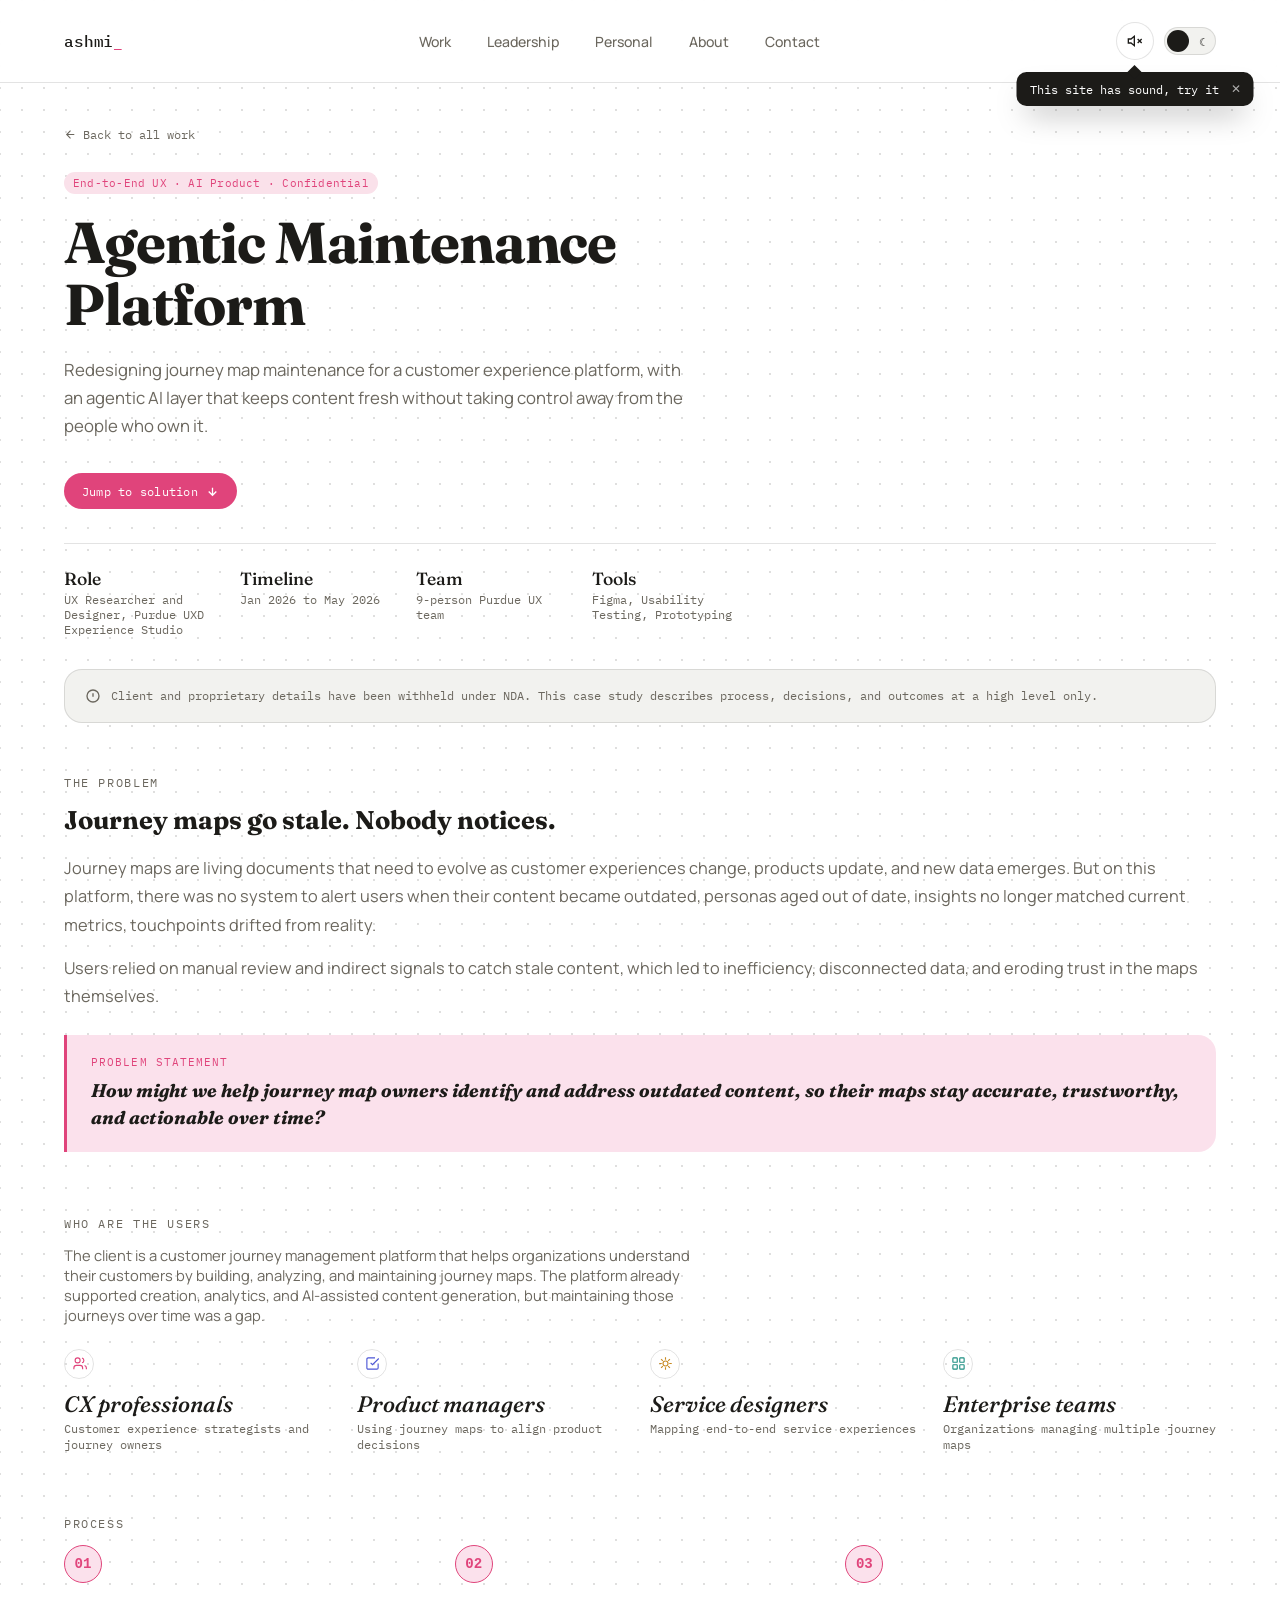
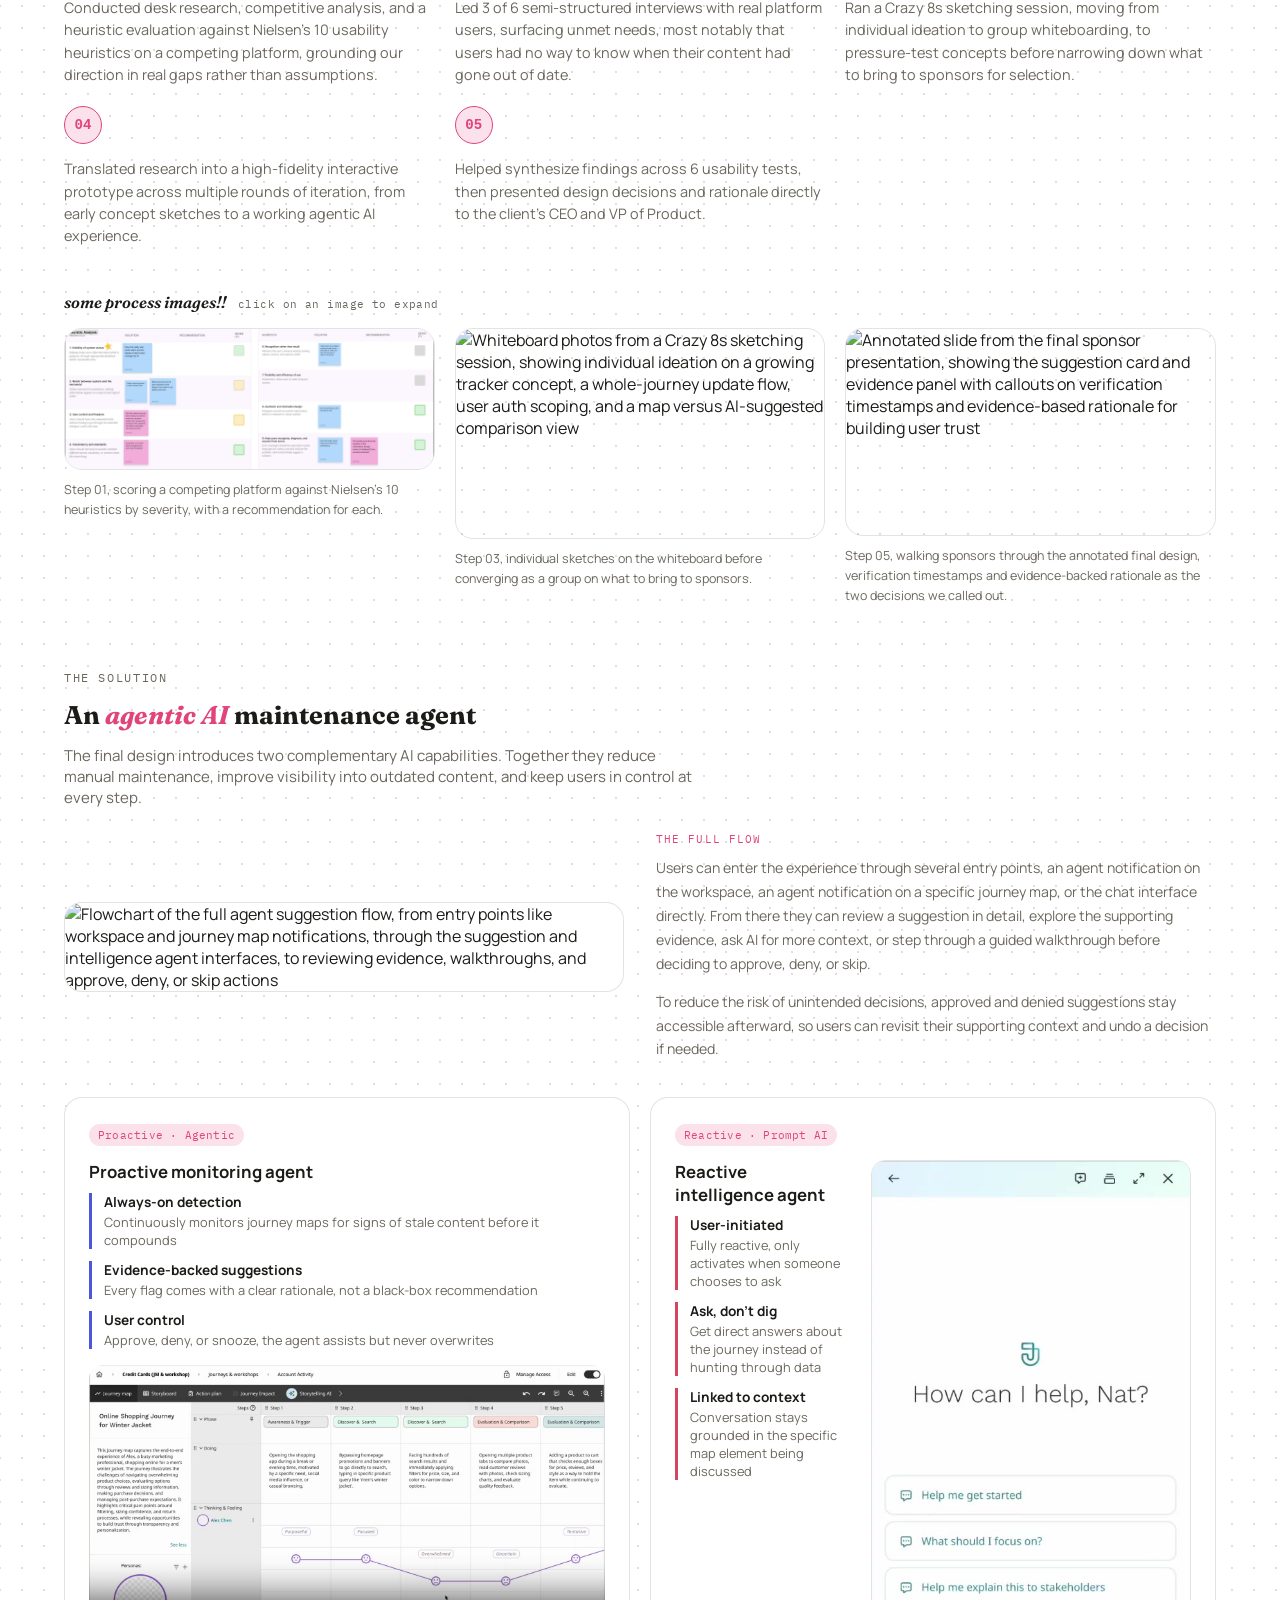
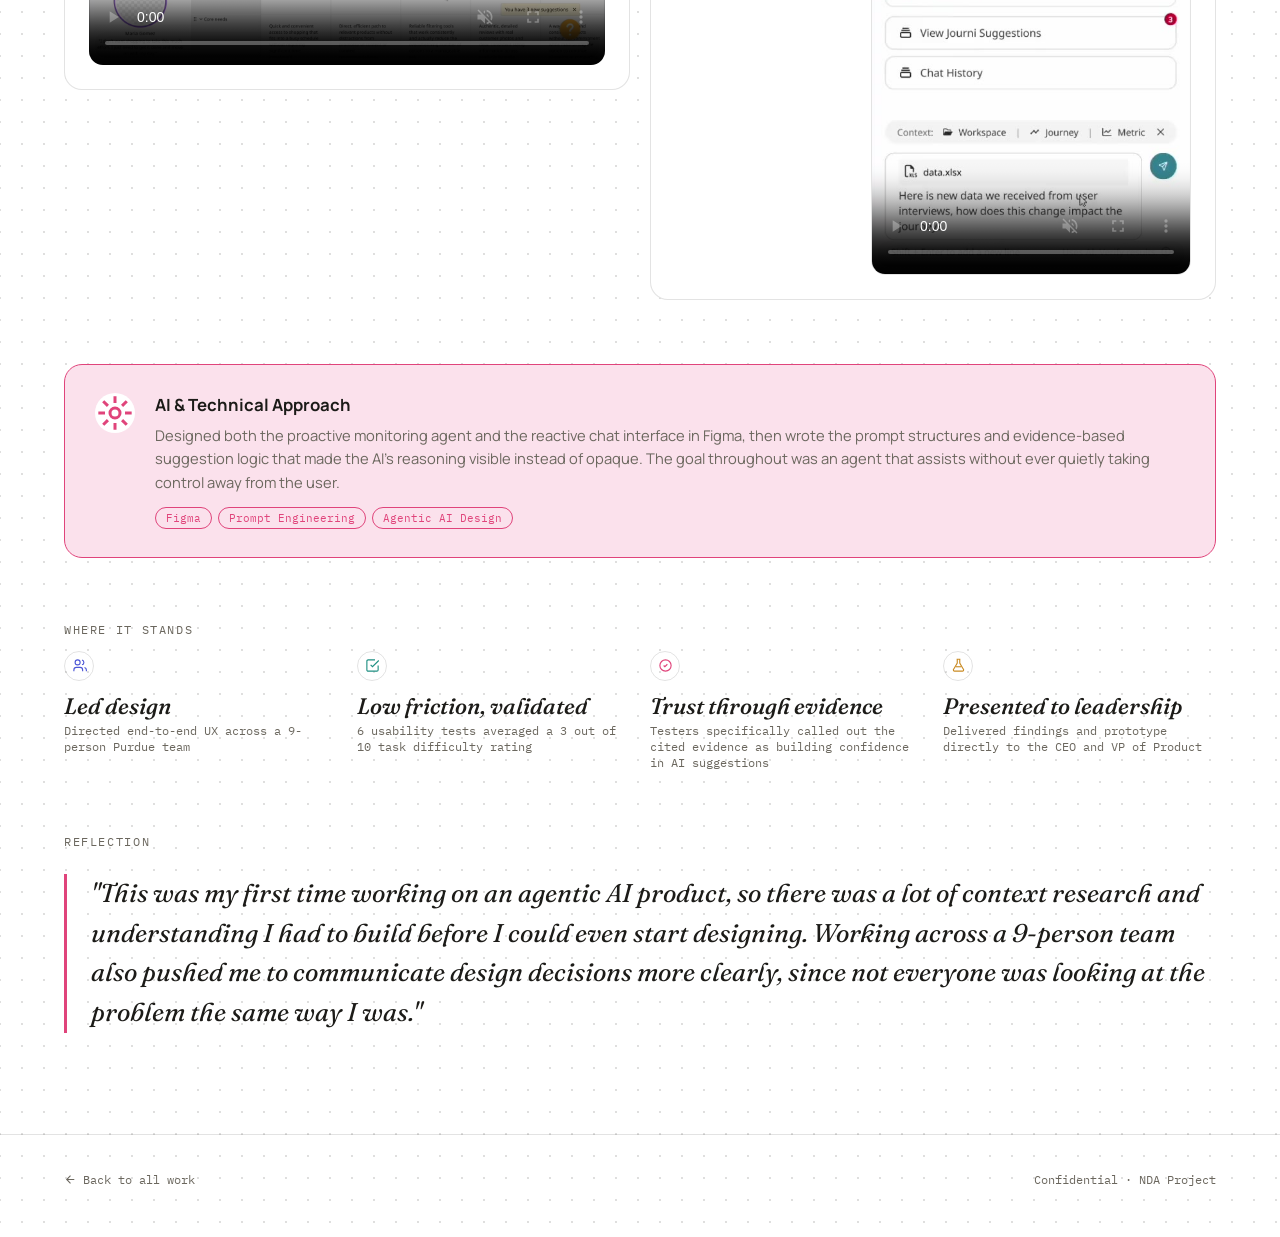
==== commit b35cc21c: "Add files via upload" ====
--- a/projects/agentic-ai.html
+++ b/projects/agentic-ai.html
@@ -5,6 +5,37 @@
 <meta name="viewport" content="width=device-width, initial-scale=1.0">
 <title>Agentic Maintenance Platform · ashmi.design</title>
 <link rel="stylesheet" href="../assets/styles.css">
+<style>
+  .lightbox-trigger{ cursor: zoom-in; }
+  .lightbox-overlay{
+    position:fixed; inset:0; background:rgba(10,10,14,.94);
+    display:none; align-items:center; justify-content:center;
+    z-index:999; padding:clamp(20px,6vw,64px); opacity:0; transition:opacity .28s ease;
+  }
+  .lightbox-overlay.show{ display:flex; opacity:1; }
+  .lightbox-overlay img{
+    max-width:92vw; max-height:88vh; border-radius:12px; object-fit:contain;
+    box-shadow:0 24px 70px rgba(0,0,0,.55); display:block;
+    transform:scale(.96); transition:transform .28s cubic-bezier(.2,.8,.3,1);
+  }
+  .lightbox-overlay.show img{ transform:scale(1); }
+  .lightbox-close{
+    position:absolute; top:22px; right:clamp(20px,5vw,64px);
+    width:40px; height:40px; border-radius:50%; border:1px solid rgba(255,255,255,.28);
+    background:rgba(255,255,255,.08); color:#fff; display:flex; align-items:center; justify-content:center;
+    cursor:pointer; font-size:1.05rem; line-height:1; transition:background .2s;
+  }
+  .lightbox-close:hover{ background:rgba(255,255,255,.2); }
+  .lightbox-hint{
+    position:absolute; bottom:22px; left:50%; transform:translateX(-50%);
+    font-family:'IBM Plex Mono', monospace; font-size:.7rem; color:rgba(255,255,255,.55);
+    letter-spacing:.04em;
+  }
+  @media (max-width: 720px){
+    .reactive-card-grid{ grid-template-columns:1fr !important; }
+    .reactive-card-grid > div:last-child{ width:100% !important; max-width:280px; margin:0 auto; }
+  }
+</style>
 </head>
 <body data-theme="light">
 <script>
@@ -59,10 +90,15 @@
   <p class="cs-subtitle">Redesigning journey map maintenance for a customer experience platform, with
   an agentic AI layer that keeps content fresh without taking control away from the people who own it.</p>
 
+  <a href="#solution" data-hover style="display:inline-flex; align-items:center; gap:8px; font-family:'IBM Plex Mono', monospace; font-size:.78rem; letter-spacing:.02em; color:#fff; background:var(--accent); padding:10px 18px; border-radius:30px; text-decoration:none; margin-bottom:34px; width:fit-content;">
+    Jump to solution
+    <svg viewBox="0 0 24 24" width="13" height="13" fill="none" stroke="currentColor" stroke-width="2.4"><path d="M12 5v14M19 12l-7 7-7-7"/></svg>
+  </a>
+
   <div class="cs-meta">
-    <div class="cs-meta-item"><b>Role</b>UX Designer, Purdue UXD Experience Studio</div>
+    <div class="cs-meta-item"><b>Role</b>UX Researcher and Designer, Purdue UXD Experience Studio</div>
     <div class="cs-meta-item"><b>Timeline</b>Jan 2026 to May 2026</div>
-    <div class="cs-meta-item"><b>Team</b>8-person Purdue UX team</div>
+    <div class="cs-meta-item"><b>Team</b>9-person Purdue UX team</div>
     <div class="cs-meta-item"><b>Tools</b>Figma, Usability Testing, Prototyping</div>
   </div>
 </section>
@@ -132,41 +168,99 @@
 
 <section class="cs-section">
   <div class="cs-section-label">Process</div>
-  <div class="cs-process-grid">
+  <div class="cs-process-grid cs-process-3col">
     <div class="cs-step">
-      <div class="cs-step-num">01</div>
-      <div style="border-radius:var(--radius); overflow:hidden; aspect-ratio:3120/1200; border:1px solid var(--line);">
-        <img src="../assets/img/heuristic-jt.jpg" alt="Heuristic analysis matrix evaluating a competing platform against Nielsen's 10 usability heuristics, with severity ratings and recommendations" style="width:100%; height:100%; object-fit:contain; display:block;">
-      </div>
+      <div class="cs-step-num" style="width:38px; height:38px; font-size:.88rem; font-weight:700; color:var(--accent); border:1.5px solid var(--accent); background:var(--accent-soft);">01</div>
       <p>Conducted desk research, competitive analysis, and a heuristic evaluation against Nielsen's
       10 usability heuristics on a competing platform, grounding our direction in real gaps rather
       than assumptions.</p>
     </div>
     <div class="cs-step">
-      <div class="cs-step-num">02</div>
+      <div class="cs-step-num" style="width:38px; height:38px; font-size:.88rem; font-weight:700; color:var(--accent); border:1.5px solid var(--accent); background:var(--accent-soft);">02</div>
       <p>Led 3 of 6 semi-structured interviews with real platform users, surfacing unmet needs, most
       notably that users had no way to know when their content had gone out of date.</p>
     </div>
     <div class="cs-step">
-      <div class="cs-step-num">03</div>
+      <div class="cs-step-num" style="width:38px; height:38px; font-size:.88rem; font-weight:700; color:var(--accent); border:1.5px solid var(--accent); background:var(--accent-soft);">03</div>
+      <p>Ran a Crazy 8s sketching session, moving from individual ideation to group whiteboarding, to
+      pressure-test concepts before narrowing down what to bring to sponsors for selection.</p>
+    </div>
+    <div class="cs-step">
+      <div class="cs-step-num" style="width:38px; height:38px; font-size:.88rem; font-weight:700; color:var(--accent); border:1.5px solid var(--accent); background:var(--accent-soft);">04</div>
       <p>Translated research into a high-fidelity interactive prototype across multiple rounds of
       iteration, from early concept sketches to a working agentic AI experience.</p>
     </div>
     <div class="cs-step">
-      <div class="cs-step-num">04</div>
+      <div class="cs-step-num" style="width:38px; height:38px; font-size:.88rem; font-weight:700; color:var(--accent); border:1.5px solid var(--accent); background:var(--accent-soft);">05</div>
       <p>Helped synthesize findings across 6 usability tests, then presented design decisions and
       rationale directly to the client's CEO and VP of Product.</p>
     </div>
   </div>
-</section>
-
-<section class="cs-section">
+
+  <div style="margin-top:44px;">
+    <div style="display:flex; align-items:baseline; gap:12px; flex-wrap:wrap; margin-bottom:16px;">
+      <div style="font-family:'Fraunces', serif; font-style:italic; font-weight:600; font-size:1rem; color:var(--ink);">some process images!!</div>
+      <div style="font-family:'IBM Plex Mono', monospace; font-size:.68rem; letter-spacing:.04em; color:var(--ink-soft);">click on an image to expand</div>
+    </div>
+    <div style="display:grid; grid-template-columns:1fr 1fr 1fr; gap:20px;">
+      <div>
+        <div style="border-radius:var(--radius); overflow:hidden; border:1px solid var(--line); aspect-ratio:3120/1200;">
+          <img class="lightbox-trigger" src="../assets/img/heuristic-jt.jpg" alt="Heuristic analysis matrix evaluating a competing platform against Nielsen's 10 usability heuristics, with severity ratings and recommendations" style="width:100%; height:100%; object-fit:cover; display:block;">
+        </div>
+        <p style="color:var(--ink-soft); font-size:.78rem; line-height:1.6; margin:10px 0 0;">
+          Step 01, scoring a competing platform against Nielsen's 10 heuristics by severity, with a
+          recommendation for each.
+        </p>
+      </div>
+      <div>
+        <div style="border-radius:var(--radius); overflow:hidden; border:1px solid var(--line); aspect-ratio:2630/1500;">
+          <img class="lightbox-trigger" src="../assets/img/jt-whiteboarding.jpg" alt="Whiteboard photos from a Crazy 8s sketching session, showing individual ideation on a growing tracker concept, a whole-journey update flow, user auth scoping, and a map versus AI-suggested comparison view" style="width:100%; height:100%; object-fit:cover; display:block;">
+        </div>
+        <p style="color:var(--ink-soft); font-size:.78rem; line-height:1.6; margin:10px 0 0;">
+          Step 03, individual sketches on the whiteboard before converging as a group on what to
+          bring to sponsors.
+        </p>
+      </div>
+      <div>
+        <div style="border-radius:var(--radius); overflow:hidden; border:1px solid var(--line); aspect-ratio:1930/1086;">
+          <img class="lightbox-trigger" src="../assets/img/jt-presentation-crop.png" alt="Annotated slide from the final sponsor presentation, showing the suggestion card and evidence panel with callouts on verification timestamps and evidence-based rationale for building user trust" style="width:100%; height:100%; object-fit:cover; display:block;">
+        </div>
+        <p style="color:var(--ink-soft); font-size:.78rem; line-height:1.6; margin:10px 0 0;">
+          Step 05, walking sponsors through the annotated final design, verification timestamps and
+          evidence-backed rationale as the two decisions we called out.
+        </p>
+      </div>
+    </div>
+  </div>
+</section>
+
+<section class="cs-section" id="solution" style="scroll-margin-top: 100px;">
   <div class="cs-section-label">The solution</div>
   <h2 style="font-family:'Fraunces', serif; font-weight:700; font-size:1.6rem; margin:0 0 14px;">An <em style="color:var(--accent); font-style:italic;">agentic AI</em> maintenance agent</h2>
   <p style="color:var(--ink-soft); font-size:.94rem; max-width:70ch; margin:0 0 24px;">
     The final design introduces two complementary AI capabilities. Together they reduce manual
     maintenance, improve visibility into outdated content, and keep users in control at every step.
   </p>
+
+  <div class="cs-chart-grid" style="display:grid; grid-template-columns:1fr 1fr; gap:32px; align-items:center; margin-bottom:36px;">
+    <div style="border-radius:var(--radius); overflow:hidden; border:1px solid var(--line); background:#fff;">
+      <img class="lightbox-trigger" src="../assets/img/jt-flow-overview.png" alt="Flowchart of the full agent suggestion flow, from entry points like workspace and journey map notifications, through the suggestion and intelligence agent interfaces, to reviewing evidence, walkthroughs, and approve, deny, or skip actions" style="width:100%; height:100%; object-fit:contain; display:block;">
+    </div>
+    <div>
+      <div style="font-family:'IBM Plex Mono', monospace; font-size:.68rem; letter-spacing:.1em; text-transform:uppercase; color:var(--accent); margin-bottom:10px;">The full flow</div>
+      <p style="color:var(--ink-soft); font-size:.88rem; line-height:1.7; margin:0 0 14px;">
+        Users can enter the experience through several entry points, an agent notification on the
+        workspace, an agent notification on a specific journey map, or the chat interface directly.
+        From there they can review a suggestion in detail, explore the supporting evidence, ask AI
+        for more context, or step through a guided walkthrough before deciding to approve, deny, or
+        skip.
+      </p>
+      <p style="color:var(--ink-soft); font-size:.88rem; line-height:1.7; margin:0;">
+        To reduce the risk of unintended decisions, approved and denied suggestions stay accessible
+        afterward, so users can revisit their supporting context and undo a decision if needed.
+      </p>
+    </div>
+  </div>
 
   <div style="display:grid; grid-template-columns:1fr 1fr; gap:20px; align-items:start;">
     <div style="border:1px solid var(--line); border-radius:var(--radius); background:var(--surface); padding:24px;">
@@ -194,19 +288,32 @@
       </div>
     </div>
 
-    <div style="border:1px solid var(--line); border-radius:var(--radius); background:var(--surface); padding:24px;">
+    <div class="reactive-card" style="border:1px solid var(--line); border-radius:var(--radius); background:var(--surface); padding:24px;">
       <span class="tag" style="margin-bottom:14px; display:inline-block;">Reactive · Prompt AI</span>
-      <h3 style="font-family:'Manrope', sans-serif; font-weight:700; font-size:1.05rem; margin:0 0 10px;">Reactive intelligence agent</h3>
-      <p style="color:var(--ink-soft); font-size:.85rem; line-height:1.65; margin:0 0 14px;">
-        Users told us they wanted to ask questions about their journey and get direct answers without
-        digging through data. This agent is fully reactive and user-initiated, letting people engage
-        with AI on their own terms through natural conversation linked to specific map elements.
-      </p>
-      <div style="border-radius:calc(var(--radius) - 4px); overflow:hidden; max-height:420px; background:#000; display:flex; justify-content:center;">
-        <video style="height:420px; width:auto; max-width:100%; object-fit:contain; display:block;"
-          src="../assets/video/jt-ai-agent.mp4"
-          poster="../assets/img/jt-ai-agent-poster.jpg"
-          controls muted playsinline preload="metadata"></video>
+      <div class="reactive-card-grid" style="display:grid; grid-template-columns:1fr auto; gap:24px; align-items:start;">
+        <div>
+          <h3 style="font-family:'Manrope', sans-serif; font-weight:700; font-size:1.05rem; margin:0 0 10px;">Reactive intelligence agent</h3>
+          <div style="display:flex; flex-direction:column; gap:12px;">
+            <div style="border-left:3px solid var(--c2); padding-left:12px;">
+              <div style="font-family:'Manrope', sans-serif; font-weight:700; font-size:.85rem; color:var(--ink);">User-initiated</div>
+              <div style="font-family:'Manrope', sans-serif; font-size:.8rem; color:var(--ink-soft); margin-top:2px;">Fully reactive, only activates when someone chooses to ask</div>
+            </div>
+            <div style="border-left:3px solid var(--c2); padding-left:12px;">
+              <div style="font-family:'Manrope', sans-serif; font-weight:700; font-size:.85rem; color:var(--ink);">Ask, don't dig</div>
+              <div style="font-family:'Manrope', sans-serif; font-size:.8rem; color:var(--ink-soft); margin-top:2px;">Get direct answers about the journey instead of hunting through data</div>
+            </div>
+            <div style="border-left:3px solid var(--c2); padding-left:12px;">
+              <div style="font-family:'Manrope', sans-serif; font-weight:700; font-size:.85rem; color:var(--ink);">Linked to context</div>
+              <div style="font-family:'Manrope', sans-serif; font-size:.8rem; color:var(--ink-soft); margin-top:2px;">Conversation stays grounded in the specific map element being discussed</div>
+            </div>
+          </div>
+        </div>
+        <div style="border-radius:calc(var(--radius) - 4px); overflow:hidden; width:clamp(230px,34vw,320px); aspect-ratio:498/1112; border:1px solid var(--line); flex-shrink:0;">
+          <video style="width:100%; height:100%; object-fit:cover; display:block;"
+            src="../assets/video/jt-ai-agent.mp4"
+            poster="../assets/img/jt-ai-agent-poster.jpg"
+            controls muted playsinline preload="metadata"></video>
+        </div>
       </div>
     </div>
   </div>
@@ -234,18 +341,24 @@
 
 <section class="cs-section">
   <div class="cs-section-label">Where it stands</div>
-  <div class="cs-outcome-grid">
+  <div class="cs-outcome-grid cs-outcome-4col">
     <div class="credential" style="--credential-accent: var(--c1);">
       <div class="credential-icon">
         <svg viewBox="0 0 24 24" fill="none" stroke="currentColor" stroke-width="1.8"><path d="M17 21v-2a4 4 0 0 0-4-4H7a4 4 0 0 0-4 4v2"/><circle cx="9" cy="7" r="4"/><path d="M23 21v-2a4 4 0 0 0-3-3.87"/><path d="M16 3.13a4 4 0 0 1 0 7.75"/></svg>
       </div>
-      <b>Led design</b>Directed end-to-end UX across an 8-person Purdue team
+      <b>Led design</b>Directed end-to-end UX across a 9-person Purdue team
     </div>
     <div class="credential" style="--credential-accent: var(--c4);">
       <div class="credential-icon">
         <svg viewBox="0 0 24 24" fill="none" stroke="currentColor" stroke-width="1.8"><path d="M9 11l3 3L22 4"/><path d="M21 12v7a2 2 0 0 1-2 2H5a2 2 0 0 1-2-2V5a2 2 0 0 1 2-2h11"/></svg>
       </div>
-      <b>Validated with users</b>6 usability tests synthesized into iterative design changes
+      <b>Low friction, validated</b>6 usability tests averaged a 3 out of 10 task difficulty rating
+    </div>
+    <div class="credential" style="--credential-accent: var(--accent);">
+      <div class="credential-icon">
+        <svg viewBox="0 0 24 24" fill="none" stroke="currentColor" stroke-width="1.8"><path d="M9 12l2 2 4-4"/><circle cx="12" cy="12" r="9"/></svg>
+      </div>
+      <b>Trust through evidence</b>Testers specifically called out the cited evidence as building confidence in AI suggestions
     </div>
     <div class="credential" style="--credential-accent: var(--c3);">
       <div class="credential-icon">
@@ -258,9 +371,10 @@
 
 <section class="cs-section">
   <div class="cs-section-label">Reflection</div>
-  <p class="cs-reflection">"Leading the sponsor meetings taught me more about translating design into
-  business value than any studio project could. When you're speaking to a CEO, 'it looks better'
-  isn't a reason, 'here's the trust we're rebuilding' is."</p>
+  <p class="cs-reflection" style="max-width:none;">"This was my first time working on an agentic AI product, so there was a lot
+  of context research and understanding I had to build before I could even start designing. Working
+  across a 9-person team also pushed me to communicate design decisions more clearly, since not
+  everyone was looking at the problem the same way I was."</p>
 </section>
 
 <div class="cs-footer-nav">
@@ -271,10 +385,27 @@
   <span style="font-family:'IBM Plex Mono', monospace; font-size:.75rem; color:var(--ink-soft);">Confidential · NDA Project</span>
 </div>
 
+<div class="lightbox-overlay" id="lightboxOverlay" role="dialog" aria-modal="true" aria-hidden="true">
+  <button class="lightbox-close" id="lightboxClose" aria-label="Close expanded image">
+    <svg viewBox="0 0 24 24" width="18" height="18" fill="none" stroke="currentColor" stroke-width="2"><path d="M18 6 6 18M6 6l12 12"/></svg>
+  </button>
+  <img id="lightboxImg" src="" alt="">
+  <div class="lightbox-hint">Click anywhere, or press Esc, to close</div>
+</div>
+
 <script src="../assets/script.js"></script>
 <script>
 document.querySelectorAll('.cs-back, .cs-footer-nav a').forEach(link=>{
   link.addEventListener('click', ()=> tone(329.63, 0.16, 'sine', 0.035, 0, { glide:true }));
+});
+
+document.querySelectorAll('a[href="#solution"]').forEach(link=>{
+  link.addEventListener('click', (e)=>{
+    e.preventDefault();
+    const target = document.getElementById('solution');
+    if(target) target.scrollIntoView({ behavior:'smooth', block:'start' });
+    tone(440, 0.18, 'sine', 0.04, 0, { glide:true });
+  });
 });
 
 document.querySelectorAll('.cs-outcome-4col .credential').forEach((el, i)=>{
@@ -296,6 +427,38 @@
     tone(587.33, 0.18, 'sine', 0.028, 0.06);
   });
 });
+
+/* ---------------- Lightbox: click any process/solution image to expand ---------------- */
+(function(){
+  const overlay = document.getElementById('lightboxOverlay');
+  const overlayImg = document.getElementById('lightboxImg');
+  const closeBtn = document.getElementById('lightboxClose');
+  if(!overlay || !overlayImg) return;
+
+  function openLightbox(src, alt){
+    overlayImg.src = src;
+    overlayImg.alt = alt || '';
+    overlay.classList.add('show');
+    overlay.setAttribute('aria-hidden', 'false');
+    document.body.style.overflow = 'hidden';
+    tone(392.00, 0.18, 'sine', 0.035, 0, { glide:true });
+  }
+  function closeLightbox(){
+    overlay.classList.remove('show');
+    overlay.setAttribute('aria-hidden', 'true');
+    document.body.style.overflow = '';
+    tone(329.63, 0.15, 'sine', 0.03, 0, { glide:true });
+  }
+
+  document.querySelectorAll('.lightbox-trigger').forEach(img=>{
+    img.addEventListener('click', ()=> openLightbox(img.currentSrc || img.src, img.alt));
+  });
+  closeBtn.addEventListener('click', closeLightbox);
+  overlay.addEventListener('click', (e)=>{ if(e.target === overlay) closeLightbox(); });
+  document.addEventListener('keydown', (e)=>{
+    if(e.key === 'Escape' && overlay.classList.contains('show')) closeLightbox();
+  });
+})();
 </script>
 </body>
 </html>
